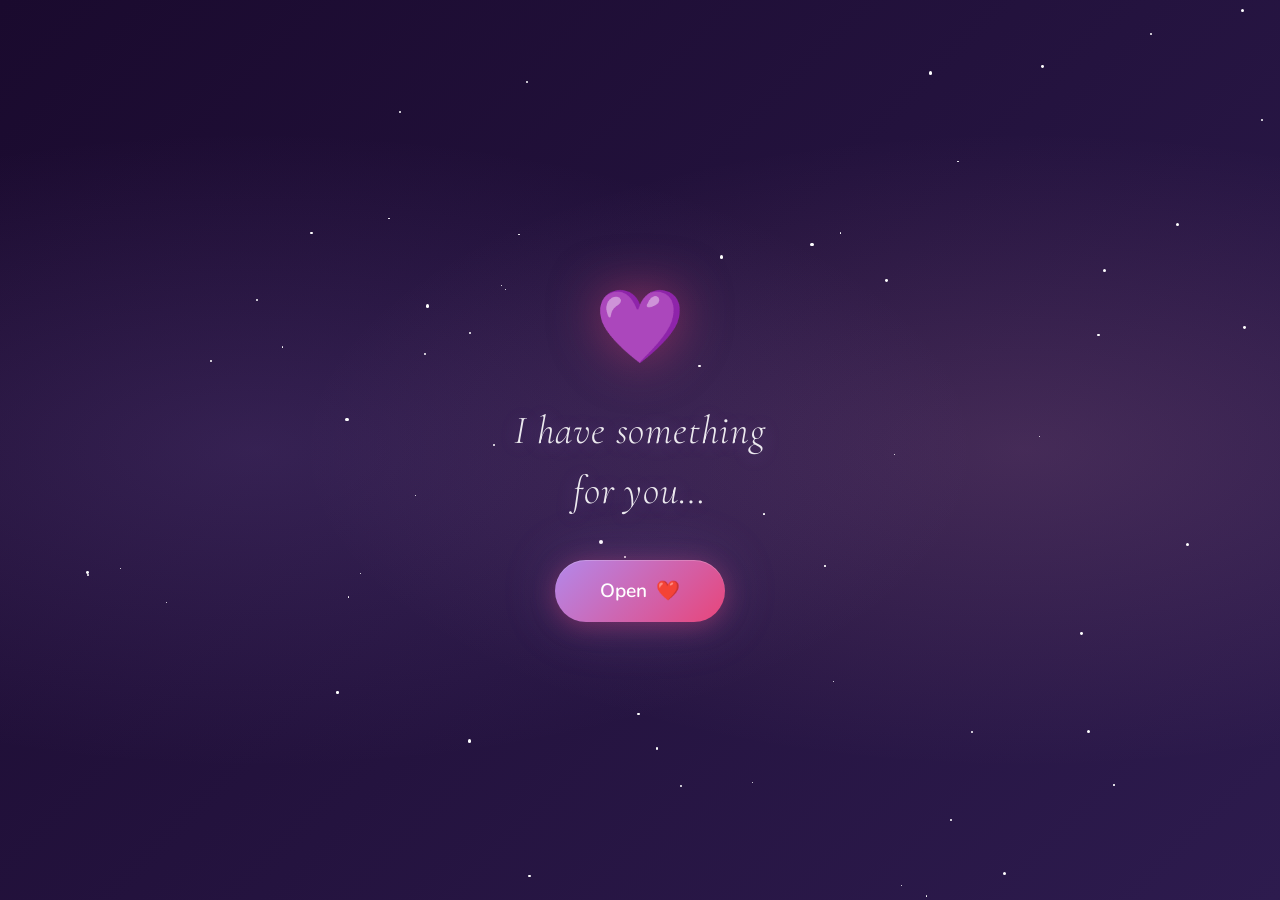
==== page3.html @ a74e464e "first commit" ====
<!DOCTYPE html>
<html lang="en">

<head>
  <meta charset="UTF-8" />
  <meta name="viewport" content="width=device-width, initial-scale=1.0" />
  <meta name="description" content="Anusha & Lakshmi Raj - Our Love Story" />
  <title>Anusha & Lakshmi Raj ❤️</title>
  <link rel="icon"
    href="data:image/svg+xml,<svg xmlns=%22http://www.w3.org/2000/svg%22 viewBox=%220 0 100 100%22><text y=%22.9em%22 font-size=%2290%22>💙</text></svg>" />
  <link rel="stylesheet" href="style.css" />
</head>

<body>

  <!-- Scroll Progress -->
  <div class="scroll-progress" id="scroll-progress"></div>

  <!-- Aurora Background -->
  <div class="aurora"></div>

  <!-- Floating Particles -->
  <div class="particles-container"></div>

  <!-- Hearts Canvas -->
  <canvas id="hearts-canvas"></canvas>

  <!-- Background Music -->
  <audio id="bg-music" loop preload="auto">
    <source src="assets/music.mp3" type="audio/mpeg" />
  </audio>

  <!-- ========== START SCREEN ========== -->
  <div class="start-screen" id="start-screen">
    <div class="start-content">
      <div class="start-emoji">💜</div>
      <p class="start-text">I&nbsp;have something<br>for you…</p>
      <button class="start-button" id="start-btn">
        Open <span class="heart-icon">❤️</span>
      </button>
    </div>
  </div>

  <!-- ========== LOADING SCREEN ========== -->
  <div class="loading-screen" id="loading-screen">
    <div class="loading-content">
      <div class="loading-emoji">💜</div>
      <p class="loading-text">Preparing everything for you…</p>
      <div class="loading-bar-wrap">
        <div class="loading-bar" id="loading-bar"></div>
      </div>
      <p class="loading-percent" id="loading-percent">0%</p>
    </div>
  </div>

  <!-- ========== MAIN CONTENT ========== -->
  <div class="main-content" id="main-content">

    <!-- ═══════ HERO: Main Photo ═══════ -->
    <section class="story-section hero-section" id="section-hero">
      <div class="hero-card">
        <div class="hero-photo-frame">
          <img src="assets/images/we_main.png" alt="Us" class="hero-photo" loading="eager" />
          <div class="hero-photo-border"></div>
        </div>
        <h1 class="hero-title">LakshmiRaj & Anusha 💜</h1>
        <p class="hero-subtitle">6 Years of Distance, a Lifetime of Love</p>
      </div>
    </section>

    <!-- ═══════ Block 1: Beginning ═══════ -->
    <section class="story-section" id="section-beginning">
      <div class="story-card">
        <div class="section-emoji">🎮</div>
        <h2 class="section-title">How it all began on Free Fire…</h2>
        <p class="section-text">
          Who would have thought that a simple game of Free Fire would bring us together?
          One hello in the game, and my whole world changed. From playing team matches
          to talking all night, that was the moment my heart decided <em>you were the one</em>.
        </p>
      </div>
    </section>

    <!-- ═══════ Photo Grid 1: First Moments (4 photos) ═══════ -->
    <section class="story-section photo-grid-section" id="section-grid1">
      <div class="photo-grid-container">
        <h2 class="photo-grid-title">Our moments together ✨</h2>
        <div class="photo-grid grid-4-cols">
          <div class="photo-grid-item reveal-item" data-delay="0">
            <img src="assets/images/we1.jpeg" alt="Our moment" loading="lazy" />
            <div class="photo-overlay"></div>
          </div>
          <div class="photo-grid-item reveal-item" data-delay="150">
            <img src="assets/images/we2.jpeg" alt="Our moment" loading="lazy" />
            <div class="photo-overlay"></div>
          </div>
          <div class="photo-grid-item reveal-item" data-delay="300">
            <img src="assets/images/we3.jpeg" alt="Our moment" loading="lazy" />
            <div class="photo-overlay"></div>
          </div>
          <div class="photo-grid-item reveal-item" data-delay="450">
            <img src="assets/images/we3_1.jpeg" alt="Our moment" loading="lazy" />
            <div class="photo-overlay"></div>
          </div>
        </div>
      </div>
    </section>

    <!-- ═══════ Block 2: Changes ═══════ -->
    <section class="story-section" id="section-changes">
      <div class="story-card">
        <div class="section-emoji">📞</div>
        <h2 class="section-title">Our virtual dates and calls…</h2>
        <p class="section-text">
          Since then, we transitioned from coordinates in a game to hours of video calls and endless text messages.
          Even though we are miles apart and haven't met in person yet, every smile on my screen kept us closer than
          ever.
          Every day next to you is a beautiful gift.
        </p>
      </div>
    </section>

    <!-- ═══════ Video: In Nature ═══════ -->
    <section class="story-section video-section" id="section-video1">
      <div class="video-card reveal-item">
        <h2 class="video-title">Our Memories....</h2>
        <div class="video-wrapper">
          <video src="assets/video/nature.mp4" muted loop playsinline preload="metadata" class="story-video"
            data-autoplay></video>
          <div class="video-play-overlay" data-target="video">
            <span class="play-icon">▶</span>
          </div>
        </div>
      </div>
    </section>

    <!-- ═══════ Photo Grid 2: My Happiness (4 photos) ═══════ -->
    <section class="story-section photo-grid-section" id="section-grid2">
      <div class="photo-grid-container">
        <h2 class="photo-grid-title">My Happiness 🥰</h2>
        <div class="photo-grid grid-4">
          <div class="photo-grid-item reveal-item" data-delay="0">
            <img src="assets/images/we4.jpeg" alt="Our moment" loading="lazy" />
            <div class="photo-overlay"></div>
          </div>
          <div class="photo-grid-item reveal-item" data-delay="150">
            <img src="assets/images/we5.jpeg" alt="Our moment" loading="lazy" />
            <div class="photo-overlay"></div>
          </div>
          <div class="photo-grid-item reveal-item" data-delay="300">
            <img src="assets/images/we6.jpeg" alt="Our moment" loading="lazy" />
            <div class="photo-overlay"></div>
          </div>
          <div class="photo-grid-item reveal-item" data-delay="450">
            <img src="assets/images/we7.jpeg" alt="Our moment" loading="lazy" />
            <div class="photo-overlay"></div>
          </div>
        </div>
      </div>
    </section>

    <!-- ═══════ Block 3: Meaning ═══════ -->
    <section class="story-section" id="section-meaning">
      <div class="story-card">
        <div class="section-emoji">💫</div>
        <h2 class="section-title">My best friend, my home, my everything…</h2>
        <p class="section-text">
          Donga moham, you are not just my girlfriend; you are my best friend, my strength, and my home.
          Across the distance, you taught me what it <em>truly means to love</em>.
          You make me want to be better, to dream bigger,
          and to cherish every single moment we share.
        </p>
      </div>
    </section>

    <!-- ═══════ Video: In Nature 2 ═══════ -->
    <section class="story-section video-section" id="section-video2">
      <div class="video-card reveal-item">
        <h2 class="video-title">Another day together 🌸</h2>
        <div class="video-wrapper">
          <video src="assets/video/nature2.mp4" muted loop playsinline preload="metadata" class="story-video"
            data-autoplay></video>
          <div class="video-play-overlay" data-target="video">
            <span class="play-icon">▶</span>
          </div>
        </div>
      </div>
    </section>

    <!-- ═══════ Video: Warm Memories ═══════ -->
    <section class="story-section video-section" id="section-video3">
      <div class="video-card reveal-item">
        <h2 class="video-title">You're my Everything 💕</h2>
        <div class="video-wrapper">
          <video src="assets/video/warm1.mp4" muted loop playsinline preload="metadata" class="story-video"
            data-autoplay></video>
          <div class="video-play-overlay" data-target="video">
            <span class="play-icon">▶</span>
          </div>
        </div>
      </div>
    </section>

    <!-- ═══════ Block 4: Special Day ═══════ -->
    <section class="story-section" id="section-special">
      <div class="story-card">
        <div class="section-emoji">🎂</div>
        <h2 class="section-title">Happy Birthday, my beautiful Bujjulu!</h2>
        <p class="section-text">
          Today is a very special day — it is your birthday!
          Every page of <em>our story</em> has been my absolute favorite.
          I prepared this little corner of the internet to show you how much you mean to me.
        </p>
      </div>
    </section>


    <!-- ═══════ Video Grid: Every Moment is Ours ═══════ -->
    <section class="story-section photo-grid-section" id="section-grid4">
      <div class="photo-grid-container">
        <h2 class="photo-grid-title">Every moment is ours 🌹</h2>
        <div style="display: flex; justify-content: center;">
          <div class="photo-grid-item reveal-item"
            style="height: 380px; width: auto; margin: 0 auto; overflow: hidden; border-radius: 16px;">
            <video src="assets/video/warm2.mp4" muted loop playsinline preload="metadata" class="story-video"
              data-autoplay style="height: 100%; width: auto; display: block; border-radius: 16px;"></video>
            <div class="video-play-overlay" data-target="video">
              <span class="play-icon">▶</span>
            </div>
          </div>
        </div>
      </div>
    </section>

    <!-- ═══════ Relationship Timer ═══════ -->
    <section class="timer-section" id="section-timer">
      <h2 class="timer-title">We have been together for… 💜</h2>
      <div class="timer-container">
        <div class="timer-block">
          <div class="timer-value" id="timer-days">0</div>
          <div class="timer-label">days</div>
        </div>
        <div class="timer-block">
          <div class="timer-value" id="timer-hours">0</div>
          <div class="timer-label">hours</div>
        </div>
        <div class="timer-block">
          <div class="timer-value" id="timer-mins">0</div>
          <div class="timer-label">minutes</div>
        </div>
        <div class="timer-block">
          <div class="timer-value" id="timer-secs">0</div>
          <div class="timer-label">seconds</div>
        </div>
      </div>
    </section>

    <!-- ═══════ FINAL: Current Photo + Message ═══════ -->
    <section class="story-section final-section" id="section-final">
      <div class="final-content">
        <div class="final-photo-wrapper reveal-item">
          <img src="assets/images/we_last.gif" alt="Us" class="final-photo" loading="eager" />
          <div class="final-photo-glow"></div>
        </div>
        <div class="final-heart">💖</div>
        <h2 class="final-title">Happy 19th Birthday, Dongamoham danaa..&nbsp;❤️</h2>
        <p class="final-message">
          I&nbsp;love&nbsp;you.<br>
          Today, tomorrow, and&nbsp;always. Even though we are apart on your special day, I promise you: the day we
          finally meet will be the best day of our lives. I will hold your hand and never let go.
        </p>
        <p class="final-signature">— forever yours, Bakkodu 💜</p>
      </div>
    </section>

  </div>

  <!-- Music Toggle -->
  <button class="music-toggle" id="music-toggle" aria-label="Toggle Music">
    <div class="equalizer">
      <div class="eq-bar" style="height:8px"></div>
      <div class="eq-bar" style="height:14px"></div>
      <div class="eq-bar" style="height:5px"></div>
      <div class="eq-bar" style="height:11px"></div>
    </div>
  </button>

  <script src="script.js"></script>
</body>

</html>
---- style.css ----
/* ============================================
   ANNIVERSARY WEBSITE — STYLE.CSS
   Romantic / Dreamy / Lilac Theme
   With photos, videos, and love animations
   ============================================ */

@import url('https://fonts.googleapis.com/css2?family=Cormorant+Garamond:ital,wght@0,300;0,400;0,500;0,600;1,300;1,400;1,500&family=Nunito:wght@300;400;600&display=swap');

/* ---------- CSS VARIABLES ---------- */
:root {
  --lilac: #b388eb;
  --lilac-dark: #8b5fbf;
  --lilac-deep: #6a3d9a;
  --pink: #f2a6c9;
  --pink-light: #fdd5e5;
  --rose: #e8457a;
  --cream: #fdf6f9;
  --white: #ffffff;
  --text-dark: #3a1c55;
  --text-medium: #604878;
  --text-light: #9b7db8;

  --gradient-main: linear-gradient(135deg, #e8d5f5 0%, #fdd5e5 30%, #f2e5f0 60%, #d5c5f0 100%);
  --gradient-card: linear-gradient(145deg, rgba(255, 255, 255, 0.72), rgba(242, 166, 201, 0.12));
  --gradient-button: linear-gradient(135deg, #b388eb 0%, #e8457a 50%, #f2a6c9 100%);

  --shadow-soft: 0 4px 30px rgba(139, 95, 191, 0.15);
  --shadow-card: 0 8px 40px rgba(139, 95, 191, 0.2);
  --shadow-glow: 0 0 40px rgba(179, 136, 235, 0.4);

  --font-heading: 'Cormorant Garamond', Georgia, serif;
  --font-body: 'Nunito', 'Segoe UI', sans-serif;
  --transition-smooth: all 0.6s cubic-bezier(0.4, 0, 0.2, 1);
}

/* ---------- RESET ---------- */
*,
*::before,
*::after {
  margin: 0;
  padding: 0;
  box-sizing: border-box;
}

html {
  scroll-behavior: smooth;
  font-size: 16px;
  overflow-x: hidden;
}

body {
  font-family: var(--font-body);
  color: var(--text-dark);
  background: var(--gradient-main);
  background-attachment: fixed;
  min-height: 100vh;
  overflow-x: hidden;
  -webkit-font-smoothing: antialiased;
  cursor: none;
}

.custom-cursor {
  position: fixed;
  width: 24px;
  height: 24px;
  pointer-events: none;
  z-index: 100000;
  font-size: 20px;
  line-height: 1;
  transform: translate(-50%, -50%);
  filter: drop-shadow(0 0 6px rgba(232, 69, 122, 0.6));
  transition: transform 0.08s ease;
  opacity: 0;
  left: -100px;
  top: -100px;
}

.custom-cursor.active {
  opacity: 1;
}

/* ========== SPARKLE TRAIL ========== */
.sparkle {
  position: fixed;
  pointer-events: none;
  z-index: 99998;
  border-radius: 50%;
  animation: sparkleFade 0.6s ease forwards;
}

@keyframes sparkleFade {
  0% {
    transform: scale(1);
    opacity: 1;
  }

  100% {
    transform: scale(0);
    opacity: 0;
  }
}

/* ========== CLICK BURST ========== */
.burst-heart {
  position: fixed;
  pointer-events: none;
  z-index: 99997;
  animation: burstHeart 1.4s cubic-bezier(0.25, 0.46, 0.45, 0.94) forwards;
}

@keyframes burstHeart {
  0% {
    transform: translate(0, 0) scale(0) rotate(0deg);
    opacity: 1;
  }

  30% {
    transform: translate(var(--bx), var(--by)) scale(1.2) rotate(var(--br));
    opacity: 1;
  }

  100% {
    transform: translate(calc(var(--bx)*1.5), calc(var(--by)*2 - 80px)) scale(0) rotate(calc(var(--br)*2));
    opacity: 0;
  }
}

/* ========== LOVE RIPPLE ========== */
.love-ripple {
  position: fixed;
  pointer-events: none;
  z-index: 99996;
  border-radius: 50%;
  border: 2px solid rgba(232, 69, 122, 0.4);
  animation: rippleExpand 1s ease-out forwards;
}

@keyframes rippleExpand {
  0% {
    width: 0;
    height: 0;
    opacity: 0.7;
    transform: translate(-50%, -50%);
  }

  100% {
    width: 180px;
    height: 180px;
    opacity: 0;
    transform: translate(-50%, -50%);
  }
}

/* ========== LOVE POPUP (double click) ========== */
.love-popup {
  position: fixed;
  pointer-events: none;
  z-index: 99995;
  font-family: var(--font-heading);
  font-size: 1.1rem;
  font-style: italic;
  color: var(--rose);
  white-space: nowrap;
  text-shadow: 0 2px 8px rgba(232, 69, 122, 0.3);
  animation: lovePopup 2.5s ease-out forwards;
}

@keyframes lovePopup {
  0% {
    opacity: 0;
    transform: translateY(0) scale(0.5);
  }

  20% {
    opacity: 1;
    transform: translateY(-15px) scale(1);
  }

  80% {
    opacity: 0.8;
    transform: translateY(-60px);
  }

  100% {
    opacity: 0;
    transform: translateY(-100px) scale(0.8);
  }
}

/* ========== LONG PRESS LOVE METER ========== */
.love-meter {
  position: fixed;
  pointer-events: none;
  z-index: 99994;
  width: 80px;
  height: 80px;
  border-radius: 50%;
  border: 3px solid transparent;
  border-top-color: var(--rose);
  opacity: 0;
  transition: opacity 0.2s;
  animation: loveMeterSpin 1s linear infinite;
  transform: translate(-50%, -50%);
}

.love-meter.active {
  opacity: 1;
}

@keyframes loveMeterSpin {
  to {
    transform: translate(-50%, -50%) rotate(360deg);
  }
}

.love-explosion {
  position: fixed;
  pointer-events: none;
  z-index: 99993;
  width: 0;
  height: 0;
  border-radius: 50%;
  background: radial-gradient(circle, rgba(232, 69, 122, 0.35) 0%, rgba(179, 136, 235, 0.2) 50%, transparent 70%);
  transform: translate(-50%, -50%);
  animation: loveExplode 1s ease-out forwards;
}

@keyframes loveExplode {
  0% {
    width: 0;
    height: 0;
    opacity: 1;
  }

  100% {
    width: 400px;
    height: 400px;
    opacity: 0;
  }
}

/* ========== BACKGROUND ELEMENTS ========== */
.particles-container {
  position: fixed;
  top: 0;
  left: 0;
  width: 100%;
  height: 100%;
  pointer-events: none;
  z-index: 0;
  overflow: hidden;
}

.aurora {
  position: fixed;
  top: 0;
  left: 0;
  width: 100%;
  height: 100%;
  pointer-events: none;
  z-index: 0;
  opacity: 0.35;
  background:
    radial-gradient(ellipse at 15% 20%, rgba(179, 136, 235, 0.25) 0%, transparent 50%),
    radial-gradient(ellipse at 85% 80%, rgba(242, 166, 201, 0.2) 0%, transparent 50%),
    radial-gradient(ellipse at 50% 50%, rgba(232, 69, 122, 0.1) 0%, transparent 60%);
  animation: auroraShift 14s ease-in-out infinite alternate;
}

@keyframes auroraShift {
  0% {
    background: radial-gradient(ellipse at 15% 20%, rgba(179, 136, 235, 0.25) 0%, transparent 50%), radial-gradient(ellipse at 85% 80%, rgba(242, 166, 201, 0.2) 0%, transparent 50%), radial-gradient(ellipse at 50% 50%, rgba(232, 69, 122, 0.1) 0%, transparent 60%);
  }

  50% {
    background: radial-gradient(ellipse at 70% 60%, rgba(179, 136, 235, 0.3) 0%, transparent 50%), radial-gradient(ellipse at 20% 30%, rgba(242, 166, 201, 0.25) 0%, transparent 50%), radial-gradient(ellipse at 80% 20%, rgba(232, 69, 122, 0.15) 0%, transparent 60%);
  }

  100% {
    background: radial-gradient(ellipse at 40% 80%, rgba(179, 136, 235, 0.2) 0%, transparent 50%), radial-gradient(ellipse at 60% 10%, rgba(242, 166, 201, 0.3) 0%, transparent 50%), radial-gradient(ellipse at 30% 50%, rgba(232, 69, 122, 0.12) 0%, transparent 60%);
  }
}

.star {
  position: fixed;
  pointer-events: none;
  z-index: 0;
  border-radius: 50%;
  background: rgba(255, 255, 255, 0.8);
  animation: twinkle var(--twinkle-dur, 3s) ease-in-out infinite alternate;
}

@keyframes twinkle {
  0% {
    opacity: 0.2;
    transform: scale(0.8);
    box-shadow: 0 0 3px rgba(255, 255, 255, 0.3);
  }

  100% {
    opacity: 1;
    transform: scale(1.3);
    box-shadow: 0 0 8px rgba(179, 136, 235, 0.6);
  }
}

#hearts-canvas {
  position: fixed;
  top: 0;
  left: 0;
  width: 100%;
  height: 100%;
  pointer-events: none;
  z-index: 1;
  will-change: contents;
}

.sakura-petal {
  position: fixed;
  pointer-events: none;
  z-index: 1;
  opacity: 0;
  animation: sakuraFall linear infinite;
}

@keyframes sakuraFall {
  0% {
    transform: translateY(-5vh) translateX(0) rotate(0deg) scale(1);
    opacity: 0;
  }

  5% {
    opacity: 0.65;
  }

  50% {
    transform: translateY(50vh) translateX(var(--sway, 80px)) rotate(360deg) scale(0.9);
    opacity: 0.5;
  }

  95% {
    opacity: 0.2;
  }

  100% {
    transform: translateY(105vh) translateX(calc(var(--sway, 80px)*-0.5)) rotate(720deg) scale(0.7);
    opacity: 0;
  }
}

/* ========== START SCREEN ========== */
.start-screen {
  position: fixed;
  top: 0;
  left: 0;
  width: 100%;
  height: 100%;
  display: flex;
  flex-direction: column;
  align-items: center;
  justify-content: center;
  z-index: 1000;
  background: linear-gradient(135deg, #1a0a2e 0%, #2d1b4e 25%, #4a2668 50%, #2d1b4e 75%, #1a0a2e 100%);
  background-size: 400% 400%;
  animation: gradientShift 8s ease infinite;
  transition: opacity 1.2s ease, transform 1.2s ease;
}

@keyframes gradientShift {

  0%,
  100% {
    background-position: 0% 50%;
  }

  50% {
    background-position: 100% 50%;
  }
}

.start-screen.hidden {
  opacity: 0;
  transform: scale(1.15);
  pointer-events: none;
}

.start-screen::before {
  content: '';
  position: absolute;
  inset: 0;
  background: radial-gradient(ellipse at 20% 50%, rgba(179, 136, 235, 0.15) 0%, transparent 50%),
    radial-gradient(ellipse at 80% 50%, rgba(242, 166, 201, 0.15) 0%, transparent 50%);
  pointer-events: none;
}

.start-star {
  position: absolute;
  border-radius: 50%;
  background: #fff;
  animation: startStarTwinkle 2s ease-in-out infinite alternate;
}

@keyframes startStarTwinkle {
  0% {
    opacity: 0.1;
    transform: scale(0.5);
  }

  100% {
    opacity: 0.9;
    transform: scale(1.5);
    box-shadow: 0 0 6px 2px rgba(179, 136, 235, 0.4);
  }
}

.start-content {
  text-align: center;
  position: relative;
  z-index: 2;
}

.start-emoji {
  font-size: 4.5rem;
  margin-bottom: 1.5rem;
  animation: floatEmoji 3s ease-in-out infinite;
  filter: drop-shadow(0 0 25px rgba(232, 69, 122, 0.5));
}

@keyframes floatEmoji {

  0%,
  100% {
    transform: translateY(0) scale(1) rotate(0deg);
  }

  25% {
    transform: translateY(-12px) scale(1.05) rotate(-3deg);
  }

  50% {
    transform: translateY(-18px) scale(1.12) rotate(0deg);
  }

  75% {
    transform: translateY(-10px) scale(1.05) rotate(3deg);
  }
}

.start-text {
  font-family: var(--font-heading);
  font-size: clamp(1.5rem, 5vw, 2.5rem);
  font-weight: 300;
  font-style: italic;
  color: rgba(255, 255, 255, 0.9);
  margin-bottom: 2.5rem;
  letter-spacing: 0.02em;
  line-height: 1.5;
  text-shadow: 0 2px 20px rgba(179, 136, 235, 0.3);
  animation: textGlow 4s ease-in-out infinite alternate;
}

@keyframes textGlow {
  0% {
    text-shadow: 0 2px 20px rgba(179, 136, 235, 0.2);
  }

  100% {
    text-shadow: 0 2px 30px rgba(179, 136, 235, 0.5), 0 0 60px rgba(232, 69, 122, 0.15);
  }
}

.start-button {
  position: relative;
  display: inline-flex;
  align-items: center;
  gap: 0.6rem;
  padding: 1.1rem 2.8rem;
  font-family: var(--font-body);
  font-size: 1.2rem;
  font-weight: 600;
  color: var(--white);
  background: var(--gradient-button);
  background-size: 200% 200%;
  border: none;
  border-radius: 50px;
  cursor: none;
  overflow: hidden;
  transition: var(--transition-smooth);
  box-shadow: 0 4px 25px rgba(232, 69, 122, 0.35), 0 0 60px rgba(179, 136, 235, 0.2), inset 0 1px 0 rgba(255, 255, 255, 0.2);
  animation: buttonPulse 2s ease-in-out infinite, buttonGradient 3s ease infinite;
}

@keyframes buttonGradient {

  0%,
  100% {
    background-position: 0% 50%;
  }

  50% {
    background-position: 100% 50%;
  }
}

@keyframes buttonPulse {

  0%,
  100% {
    box-shadow: 0 4px 25px rgba(232, 69, 122, 0.35), 0 0 60px rgba(179, 136, 235, 0.2), inset 0 1px 0 rgba(255, 255, 255, 0.2);
  }

  50% {
    box-shadow: 0 4px 40px rgba(232, 69, 122, 0.5), 0 0 90px rgba(179, 136, 235, 0.35), inset 0 1px 0 rgba(255, 255, 255, 0.3);
  }
}

.start-button::before {
  content: '';
  position: absolute;
  top: 0;
  left: -100%;
  width: 100%;
  height: 100%;
  background: linear-gradient(90deg, transparent, rgba(255, 255, 255, 0.3), transparent);
  transition: left 0.6s ease;
}

.start-button:hover::before {
  left: 100%;
}

.start-button:hover {
  transform: translateY(-4px) scale(1.08);
}

.start-button:active {
  transform: translateY(0) scale(0.96);
}

.start-button .heart-icon {
  display: inline-block;
  animation: heartBeat 1.2s ease-in-out infinite;
}

@keyframes heartBeat {

  0%,
  100% {
    transform: scale(1);
  }

  15% {
    transform: scale(1.3);
  }

  30% {
    transform: scale(1);
  }

  45% {
    transform: scale(1.2);
  }

  60% {
    transform: scale(1);
  }
}

/* ========== MAIN CONTENT ========== */
.main-content {
  display: none;
  position: relative;
  z-index: 2;
}

.main-content.visible {
  display: block;
}

/* ========== STORY SECTIONS ========== */
.story-section {
  min-height: 100vh;
  display: flex;
  align-items: center;
  justify-content: center;
  padding: 4rem 1.5rem;
  position: relative;
}

/* ========== HERO SECTION ========== */
.hero-section {
  min-height: 100vh;
  padding: 4rem 1.5rem;
  display: flex;
  align-items: center;
  justify-content: center;
}

.hero-card {
  text-align: center;
  opacity: 0;
  animation: heroReveal 2s ease forwards;
}

@keyframes heroReveal {
  0% {
    opacity: 0;
    transform: translateY(40px) scale(0.9);
  }

  100% {
    opacity: 1;
    transform: translateY(0) scale(1);
  }
}

.hero-photo-frame {
  position: relative;
  display: inline-block;
  margin-bottom: 2rem;
  border-radius: 24px;
  overflow: hidden;
  box-shadow:
    0 15px 60px rgba(139, 95, 191, 0.3),
    0 0 80px rgba(179, 136, 235, 0.15);
}

.hero-photo-frame::before {
  content: '';
  position: absolute;
  inset: -3px;
  border-radius: 26px;
  background: conic-gradient(from 0deg, var(--lilac), var(--rose), var(--pink), var(--lilac-dark), var(--lilac));
  z-index: -1;
  animation: heroBorderRotate 6s linear infinite;
}

@keyframes heroBorderRotate {
  to {
    transform: rotate(360deg);
  }
}

.hero-photo-border {
  position: absolute;
  inset: -4px;
  border-radius: 26px;
  background: conic-gradient(from 0deg, var(--lilac), var(--rose), var(--pink), var(--lilac-dark), var(--lilac));
  z-index: -1;
  animation: heroBorderRotate 6s linear infinite;
  filter: blur(8px);
  opacity: 0.5;
}

.hero-photo {
  display: block;
  max-width: min(85vw, 400px);
  max-height: 65vh;
  width: auto;
  height: auto;
  object-fit: contain;
  border-radius: 22px;
  animation: heroFloat 6s ease-in-out infinite;
}

@keyframes heroFloat {

  0%,
  100% {
    transform: translateY(0);
  }

  50% {
    transform: translateY(-10px);
  }
}

.hero-title {
  font-family: var(--font-heading);
  font-size: clamp(2rem, 6vw, 3.5rem);
  font-weight: 500;
  color: var(--lilac-deep);
  margin-bottom: 0.8rem;
  opacity: 0;
  animation: fadeUp 1.5s ease 0.8s forwards;
}

.hero-subtitle {
  font-family: var(--font-heading);
  font-size: clamp(1rem, 3vw, 1.5rem);
  font-weight: 300;
  font-style: italic;
  color: var(--text-medium);
  opacity: 0;
  animation: fadeUp 1.5s ease 1.3s forwards;
}

@keyframes fadeUp {
  0% {
    opacity: 0;
    transform: translateY(30px);
  }

  100% {
    opacity: 1;
    transform: translateY(0);
  }
}

/* ========== STORY CARD ========== */
.story-card {
  max-width: 700px;
  width: 100%;
  background: var(--gradient-card);
  backdrop-filter: blur(20px);
  -webkit-backdrop-filter: blur(20px);
  border: 1px solid rgba(255, 255, 255, 0.5);
  border-radius: 24px;
  padding: 3rem 2.5rem;
  box-shadow: var(--shadow-card);
  opacity: 0;
  transform: translateY(80px) scale(0.95);
  transition: opacity 1.2s cubic-bezier(0.4, 0, 0.2, 1),
    transform 1.2s cubic-bezier(0.4, 0, 0.2, 1),
    box-shadow 0.4s ease;
  position: relative;
  overflow: hidden;
}

.story-card::before {
  content: '';
  position: absolute;
  top: -2px;
  left: -2px;
  right: -2px;
  bottom: -2px;
  background: linear-gradient(135deg,
      rgba(179, 136, 235, 0.4), rgba(242, 166, 201, 0.4),
      rgba(232, 69, 122, 0.3), rgba(179, 136, 235, 0.4));
  background-size: 300% 300%;
  border-radius: 25px;
  z-index: -1;
  opacity: 0;
  transition: opacity 0.5s ease;
  animation: borderGlow 4s ease infinite;
}

@keyframes borderGlow {

  0%,
  100% {
    background-position: 0% 50%;
  }

  50% {
    background-position: 100% 50%;
  }
}

.story-card:hover::before {
  opacity: 1;
}

.story-card:hover {
  box-shadow: 0 12px 60px rgba(139, 95, 191, 0.3), 0 0 30px rgba(179, 136, 235, 0.15);
}

.card-glow {
  position: absolute;
  width: 200px;
  height: 200px;
  border-radius: 50%;
  background: radial-gradient(circle, rgba(179, 136, 235, 0.15) 0%, transparent 70%);
  pointer-events: none;
  opacity: 0;
  transition: opacity 0.3s;
  transform: translate(-50%, -50%);
  z-index: 0;
}

.story-card:hover .card-glow {
  opacity: 1;
}

.story-card.visible {
  opacity: 1;
  transform: translateY(0) scale(1);
}

.story-card .section-emoji {
  font-size: 3.2rem;
  text-align: center;
  margin-bottom: 1.5rem;
  filter: drop-shadow(0 4px 12px rgba(0, 0, 0, 0.12));
  position: relative;
  z-index: 1;
}

.story-card.visible .section-emoji {
  animation: emojiEntrance 1s ease-out 0.3s both;
}

@keyframes emojiEntrance {
  0% {
    transform: scale(0) rotate(-180deg);
    opacity: 0;
  }

  60% {
    transform: scale(1.2) rotate(10deg);
    opacity: 1;
  }

  100% {
    transform: scale(1) rotate(0deg);
    opacity: 1;
  }
}

.story-card .section-title {
  font-family: var(--font-heading);
  font-size: clamp(1.6rem, 4vw, 2.2rem);
  font-weight: 500;
  color: var(--lilac-deep);
  text-align: center;
  margin-bottom: 1.2rem;
  line-height: 1.35;
  position: relative;
  z-index: 1;
}

.story-card.visible .section-title .char {
  display: inline-block;
  opacity: 0;
  transform: translateY(20px);
  animation: charReveal 0.5s ease forwards;
}

@keyframes charReveal {
  to {
    opacity: 1;
    transform: translateY(0);
  }
}

.story-card .section-text {
  font-size: 1.08rem;
  line-height: 1.85;
  color: var(--text-medium);
  text-align: center;
  font-weight: 300;
  position: relative;
  z-index: 1;
}

.story-card.visible .section-text {
  animation: textFadeUp 1s ease-out 0.8s both;
}

@keyframes textFadeUp {
  0% {
    opacity: 0;
    transform: translateY(25px);
  }

  100% {
    opacity: 1;
    transform: translateY(0);
  }
}

.story-card .section-text em {
  color: var(--rose);
  font-style: italic;
  position: relative;
}

.story-card .section-text em::after {
  content: '';
  position: absolute;
  bottom: -2px;
  left: 0;
  width: 100%;
  height: 2px;
  background: linear-gradient(90deg, var(--rose), var(--lilac));
  transform: scaleX(0);
  transition: transform 0.6s ease;
  transform-origin: left;
}

.story-card:hover .section-text em::after {
  transform: scaleX(1);
}

/* ========== PHOTO GRID ========== */
.photo-grid-section {
  min-height: auto;
  padding: 5rem 1.5rem;
}

.photo-grid-container {
  max-width: 960px;
  width: 100%;
  margin: 0 auto;
}

.photo-grid-title {
  font-family: var(--font-heading);
  font-size: clamp(1.6rem, 4vw, 2.4rem);
  font-weight: 400;
  color: var(--lilac-deep);
  text-align: center;
  margin-bottom: 2.5rem;
  opacity: 0;
  transform: translateY(30px);
  transition: opacity 1s ease, transform 1s ease;
}

.photo-grid-title.visible {
  opacity: 1;
  transform: translateY(0);
}

.photo-grid {
  display: grid;
  gap: 1.2rem;
  align-items: start;
  /* Align photos nicely at the top of the row */
}

.photo-grid.grid-3 {
  grid-template-columns: repeat(3, 1fr);
}

.photo-grid.grid-2,
.photo-grid.grid-4 {
  grid-template-columns: repeat(2, 1fr);
}

.photo-grid.grid-4-cols {
  grid-template-columns: repeat(4, 1fr);
}

.photo-grid-item {
  position: relative;
  border-radius: 16px;
  overflow: hidden;
  box-shadow: var(--shadow-soft);
  cursor: none;
  height: 380px;
  /* Locked height, slightly larger for vertical view */
  width: auto;
  justify-self: center;
  /* Center the narrow card in the grid column */
  /* animate reveal */
  opacity: 0;
  transform: translateY(50px) scale(0.9);
  transition: opacity 0.8s ease, transform 0.8s ease, box-shadow 0.4s ease;
}

.photo-grid-item.visible {
  opacity: 1;
  transform: translateY(0) scale(1);
}

.photo-grid-item img {
  height: 100%;
  width: auto;
  display: block;
  transition: transform 0.8s cubic-bezier(0.4, 0, 0.2, 1);
}

.photo-grid-item:hover img {
  transform: scale(1.1);
}

.photo-grid-item:hover {
  box-shadow: 0 12px 50px rgba(139, 95, 191, 0.35);
}

/* Shine effect on hover */
.photo-shine {
  position: absolute;
  inset: 0;
  background: linear-gradient(135deg, transparent 30%, rgba(255, 255, 255, 0.3) 50%, transparent 70%);
  opacity: 0;
  transform: translateX(-100%) translateY(-100%);
  transition: none;
}

.photo-grid-item:hover .photo-shine {
  opacity: 1;
  transform: translateX(100%) translateY(100%);
  transition: transform 0.8s ease, opacity 0.3s ease;
}

/* Overlay gradient */
.photo-grid-item::after {
  content: '';
  position: absolute;
  inset: 0;
  background: linear-gradient(180deg, transparent 50%, rgba(106, 61, 154, 0.15) 100%);
  opacity: 0;
  transition: opacity 0.5s ease;
}

.photo-grid-item:hover::after {
  opacity: 1;
}

/* ========== LIGHTBOX (fullscreen photo view) ========== */
.lightbox {
  position: fixed;
  inset: 0;
  background: rgba(10, 5, 20, 0.92);
  backdrop-filter: blur(10px);
  z-index: 10000;
  display: flex;
  align-items: center;
  justify-content: center;
  opacity: 0;
  pointer-events: none;
  transition: opacity 0.5s ease;
  cursor: none;
}

.lightbox.active {
  opacity: 1;
  pointer-events: auto;
}

.lightbox-img {
  max-width: 90vw;
  max-height: 85vh;
  object-fit: contain;
  border-radius: 12px;
  box-shadow: 0 20px 80px rgba(0, 0, 0, 0.5);
  transform: scale(0.8);
  transition: transform 0.5s cubic-bezier(0.4, 0, 0.2, 1);
}

.lightbox.active .lightbox-img {
  transform: scale(1);
}

.lightbox-close {
  position: absolute;
  top: 2rem;
  right: 2rem;
  width: 48px;
  height: 48px;
  border-radius: 50%;
  background: rgba(255, 255, 255, 0.15);
  border: 1px solid rgba(255, 255, 255, 0.3);
  color: white;
  font-size: 1.5rem;
  display: flex;
  align-items: center;
  justify-content: center;
  cursor: none;
  transition: var(--transition-smooth);
}

.lightbox-close:hover {
  background: rgba(232, 69, 122, 0.4);
  transform: rotate(90deg) scale(1.1);
}

/* ========== VIDEO SECTION ========== */
.video-section {
  min-height: auto;
  padding: 4rem 1.5rem;
}

.video-card {
  max-width: 480px;
  /* Larger portrait mobile size */
  width: 100%;
  margin: 0 auto;
  opacity: 0;
  transform: translateY(60px);
  transition: opacity 1s ease, transform 1s ease;
}

#section-video3 .video-card {
  max-width: 300px; /* Limit warm1.mp4 to 300px so it fits screen fully */
}

.video-card.visible {
  opacity: 1;
  transform: translateY(0);
}

.video-title {
  font-family: var(--font-heading);
  font-size: clamp(1.5rem, 4vw, 2.2rem);
  font-weight: 400;
  color: var(--lilac-deep);
  text-align: center;
  margin-bottom: 1.5rem;
}

.video-wrapper {
  position: relative;
  border-radius: 20px;
  overflow: hidden;
  box-shadow: 0 10px 50px rgba(139, 95, 191, 0.25);
  border: 3px solid rgba(255, 255, 255, 0.5);
  background: #1a0a2e;
}

.story-video {
  width: 100%;
  height: auto;
  display: block;
  border-radius: 17px;
  min-height: auto;
  object-fit: contain;
  background: #1a0a2e;
}

/* Compact video (for dance video — limits height) */
.video-compact {
  max-height: 500px;
}

.video-compact .story-video {
  width: 100%;
  height: 100%;
  min-height: auto;
  max-height: 500px;
  object-fit: contain;
}

.video-play-overlay {
  position: absolute;
  inset: 0;
  display: flex;
  align-items: center;
  justify-content: center;
  background: rgba(26, 10, 46, 0.3);
  cursor: none;
  transition: background 0.4s ease, opacity 0.4s ease;
}

.video-play-overlay.hidden {
  opacity: 0;
  pointer-events: none;
}

.play-icon {
  width: 70px;
  height: 70px;
  border-radius: 50%;
  background: rgba(255, 255, 255, 0.2);
  backdrop-filter: blur(10px);
  border: 2px solid rgba(255, 255, 255, 0.4);
  display: flex;
  align-items: center;
  justify-content: center;
  font-size: 1.5rem;
  color: white;
  transition: var(--transition-smooth);
  animation: playPulse 2s ease-in-out infinite;
}

@keyframes playPulse {

  0%,
  100% {
    box-shadow: 0 0 0 0 rgba(179, 136, 235, 0.4);
  }

  50% {
    box-shadow: 0 0 0 15px rgba(179, 136, 235, 0);
  }
}

.video-play-overlay:hover .play-icon {
  transform: scale(1.15);
  background: rgba(179, 136, 235, 0.4);
}

/* ========== TIMER ========== */
.timer-section {
  min-height: 60vh;
  display: flex;
  flex-direction: column;
  align-items: center;
  justify-content: center;
  padding: 4rem 1.5rem;
}

.timer-title {
  font-family: var(--font-heading);
  font-size: clamp(1.5rem, 4vw, 2.2rem);
  font-weight: 400;
  color: var(--lilac-deep);
  text-align: center;
  margin-bottom: 2.5rem;
  opacity: 0;
  transform: translateY(30px);
  transition: opacity 1s ease, transform 1s ease;
}

.timer-title.visible {
  opacity: 1;
  transform: translateY(0);
}

.timer-container {
  display: flex;
  gap: 1.5rem;
  flex-wrap: wrap;
  justify-content: center;
  opacity: 0;
  transform: translateY(40px);
  transition: opacity 1s ease 0.3s, transform 1s ease 0.3s;
}

.timer-container.visible {
  opacity: 1;
  transform: translateY(0);
}

.timer-block {
  background: var(--gradient-card);
  backdrop-filter: blur(20px);
  -webkit-backdrop-filter: blur(20px);
  border: 1px solid rgba(255, 255, 255, 0.5);
  border-radius: 20px;
  padding: 1.5rem 2rem;
  min-width: 110px;
  text-align: center;
  box-shadow: var(--shadow-soft);
  transition: transform 0.3s ease, box-shadow 0.3s ease;
  position: relative;
  overflow: hidden;
}

.timer-block::after {
  content: '';
  position: absolute;
  top: 0;
  left: 0;
  right: 0;
  height: 3px;
  background: var(--gradient-button);
  opacity: 0;
  transition: opacity 0.3s;
}

.timer-block:hover {
  transform: translateY(-8px) scale(1.05);
  box-shadow: 0 12px 40px rgba(139, 95, 191, 0.25);
}

.timer-block:hover::after {
  opacity: 1;
}

.timer-value {
  font-family: var(--font-heading);
  font-size: clamp(2rem, 5vw, 3rem);
  font-weight: 600;
  color: var(--lilac-deep);
  line-height: 1.2;
}

.timer-value.tick {
  animation: timerTick 0.4s ease;
}

@keyframes timerTick {
  0% {
    transform: scale(1);
  }

  50% {
    transform: scale(1.15);
    color: var(--rose);
  }

  100% {
    transform: scale(1);
  }
}

.timer-label {
  font-size: 0.85rem;
  color: var(--text-light);
  text-transform: uppercase;
  letter-spacing: 0.1em;
  margin-top: 0.4rem;
}

/* ========== FINAL SECTION ========== */
.final-section {
  min-height: 100vh;
  display: flex;
  flex-direction: column;
  align-items: center;
  justify-content: center;
  padding: 4rem 1.5rem;
  text-align: center;
  background: linear-gradient(180deg, transparent 0%, rgba(106, 61, 154, 0.08) 30%, rgba(232, 69, 122, 0.08) 70%, transparent 100%);
}

.final-content {
  opacity: 0;
  transform: translateY(50px) scale(0.9);
  transition: opacity 1.5s ease, transform 1.5s ease;
}

.final-content.visible {
  opacity: 1;
  transform: translateY(0) scale(1);
}

.final-photo-wrapper {
  position: relative;
  width: clamp(200px, 50vw, 320px);
  height: clamp(200px, 50vw, 320px);
  margin: 0 auto 2rem;
  border-radius: 50%;
  overflow: hidden;
  border: 4px solid rgba(255, 255, 255, 0.6);
  box-shadow: 0 0 60px rgba(179, 136, 235, 0.3), 0 0 120px rgba(232, 69, 122, 0.15);
  opacity: 0;
  transform: scale(0.7);
  transition: opacity 1.5s ease, transform 1.5s ease;
}

.final-photo-wrapper.visible {
  opacity: 1;
  transform: scale(1);
}

.final-photo {
  width: 100%;
  height: 100%;
  object-fit: cover;
  animation: finalPhotoGlow 6s ease-in-out infinite alternate;
}

@keyframes finalPhotoGlow {
  0% {
    filter: brightness(1) saturate(1);
  }

  100% {
    filter: brightness(1.05) saturate(1.1);
  }
}

.final-photo-glow {
  position: absolute;
  inset: -10px;
  border-radius: 50%;
  background: conic-gradient(from 0deg, var(--lilac), var(--rose), var(--pink), var(--lilac));
  opacity: 0.2;
  animation: glowRotate 8s linear infinite;
  z-index: -1;
}

@keyframes glowRotate {
  to {
    transform: rotate(360deg);
  }
}

.final-heart {
  font-size: 5.5rem;
  margin-bottom: 1.5rem;
  display: inline-block;
  animation: finalHeartBeat 1.5s ease-in-out infinite;
  filter: drop-shadow(0 0 35px rgba(232, 69, 122, 0.5));
}

@keyframes finalHeartBeat {

  0%,
  100% {
    transform: scale(1);
  }

  10% {
    transform: scale(1.2);
  }

  20% {
    transform: scale(1);
  }

  30% {
    transform: scale(1.15);
  }

  40% {
    transform: scale(1);
  }
}

.final-title {
  font-family: var(--font-heading);
  font-size: clamp(2rem, 6vw, 3.5rem);
  font-weight: 500;
  background: linear-gradient(135deg, var(--lilac-deep), var(--rose), var(--lilac));
  background-size: 200% 200%;
  -webkit-background-clip: text;
  -webkit-text-fill-color: transparent;
  background-clip: text;
  margin-bottom: 1.5rem;
  line-height: 1.3;
  animation: finalTitleGradient 4s ease infinite;
}

@keyframes finalTitleGradient {

  0%,
  100% {
    background-position: 0% 50%;
  }

  50% {
    background-position: 100% 50%;
  }
}

.final-message {
  font-family: var(--font-heading);
  font-size: clamp(1.3rem, 4vw, 2rem);
  font-weight: 300;
  font-style: italic;
  color: var(--rose);
  margin-bottom: 2rem;
  line-height: 1.6;
  animation: finalMessagePulse 3s ease-in-out infinite alternate;
}

@keyframes finalMessagePulse {
  0% {
    text-shadow: 0 0 0 transparent;
  }

  100% {
    text-shadow: 0 0 20px rgba(232, 69, 122, 0.3);
  }
}

.final-signature {
  font-family: var(--font-heading);
  font-size: 1.2rem;
  color: var(--text-light);
  font-style: italic;
  opacity: 0;
  transition: opacity 2s ease 1s;
}

.final-content.visible .final-signature {
  opacity: 1;
}

/* ========== MUSIC TOGGLE ========== */
.music-toggle {
  position: fixed;
  bottom: 2rem;
  right: 2rem;
  width: 52px;
  height: 52px;
  border-radius: 50%;
  background: var(--gradient-card);
  backdrop-filter: blur(15px);
  -webkit-backdrop-filter: blur(15px);
  border: 1px solid rgba(255, 255, 255, 0.5);
  box-shadow: var(--shadow-soft);
  display: flex;
  align-items: center;
  justify-content: center;
  cursor: none;
  z-index: 100;
  transition: var(--transition-smooth);
  opacity: 0;
  pointer-events: none;
}

.music-toggle.visible {
  opacity: 1;
  pointer-events: auto;
}

.music-toggle:hover {
  transform: scale(1.2) rotate(10deg);
  box-shadow: var(--shadow-glow);
}

.music-toggle .equalizer {
  display: flex;
  gap: 2px;
  align-items: flex-end;
  height: 18px;
}

.music-toggle .eq-bar {
  width: 3px;
  background: var(--lilac-dark);
  border-radius: 2px;
  transition: height 0.3s;
}

.music-toggle.playing .eq-bar {
  animation: eqBounce 0.8s ease-in-out infinite alternate;
}

.music-toggle.playing .eq-bar:nth-child(1) {
  animation-delay: 0s;
}

.music-toggle.playing .eq-bar:nth-child(2) {
  animation-delay: 0.15s;
}

.music-toggle.playing .eq-bar:nth-child(3) {
  animation-delay: 0.3s;
}

.music-toggle.playing .eq-bar:nth-child(4) {
  animation-delay: 0.1s;
}

@keyframes eqBounce {
  0% {
    height: 4px;
  }

  100% {
    height: 18px;
  }
}

.music-toggle:not(.playing) .eq-bar {
  height: 4px !important;
}

/* ========== SCROLL PROGRESS ========== */
.scroll-progress {
  position: fixed;
  top: 0;
  left: 0;
  width: 0;
  height: 3px;
  background: var(--gradient-button);
  z-index: 999;
  transition: width 0.15s ease;
  box-shadow: 0 0 10px rgba(232, 69, 122, 0.5);
}

/* ========== RESPONSIVE ========== */
@media (max-width: 768px) {
  body {
    cursor: auto;
  }

  .custom-cursor {
    display: none;
  }

  .story-card {
    padding: 2rem 1.5rem;
    border-radius: 18px;
  }

  .timer-block {
    min-width: 80px;
    padding: 1rem 1.2rem;
  }

  .timer-container {
    gap: 0.8rem;
  }

  .music-toggle {
    bottom: 1.2rem;
    right: 1.2rem;
    width: 44px;
    height: 44px;
    cursor: pointer;
  }

  .start-button,
  .slider-btn,
  .slider-dot,
  .lightbox-close,
  .video-play-overlay {
    cursor: pointer;
  }

  .photo-grid-item {
    cursor: pointer;
  }

  .photo-grid.grid-3 {
    grid-template-columns: repeat(2, 1fr);
  }

  .photo-grid.grid-3 .photo-grid-item:last-child {
    grid-column: 1 / -1;
    aspect-ratio: 16/9;
  }

  .photo-grid.grid-4 {
    grid-template-columns: repeat(2, 1fr);
  }

  .photo-grid.grid-4-cols {
    grid-template-columns: repeat(2, 1fr);
  }

  .start-emoji {
    font-size: 3rem;
  }

  .final-heart {
    font-size: 3.5rem;
  }

  .hero-title {
    padding: 0 1rem;
  }

  .play-icon {
    width: 56px;
    height: 56px;
    font-size: 1.2rem;
  }
}

@media (max-width: 400px) {
  .story-section {
    padding: 3rem 1rem;
  }

  .story-card {
    padding: 1.5rem 1.2rem;
  }

  .timer-block {
    min-width: 70px;
    padding: 0.8rem 1rem;
  }

  .start-button {
    padding: 0.9rem 2rem;
    font-size: 1rem;
  }

  .photo-grid.grid-3 {
    grid-template-columns: 1fr;
  }

  .photo-grid.grid-3 .photo-grid-item:last-child {
    grid-column: auto;
    aspect-ratio: 1;
  }

  .photo-grid.grid-4 {
    grid-template-columns: 1fr;
  }

  .photo-grid.grid-4-cols {
    grid-template-columns: 1fr;
  }
}

/* ========== LOADING SCREEN ========== */
.loading-screen {
  position: fixed;
  inset: 0;
  z-index: 900;
  display: none;
  flex-direction: column;
  align-items: center;
  justify-content: center;
  background: linear-gradient(135deg, #1a0a2e 0%, #2d1b4e 25%, #4a2668 50%, #2d1b4e 75%, #1a0a2e 100%);
  transition: opacity 0.8s ease;
}

.loading-screen.active {
  display: flex;
}

.loading-screen.fade-out {
  opacity: 0;
  pointer-events: none;
}

.loading-content {
  text-align: center;
  display: flex;
  flex-direction: column;
  align-items: center;
  gap: 1.2rem;
}

.loading-emoji {
  font-size: 4rem;
  animation: floatEmoji 3s ease-in-out infinite;
  filter: drop-shadow(0 0 25px rgba(232, 69, 122, 0.6));
}

.loading-text {
  font-family: var(--font-heading);
  font-size: clamp(1.2rem, 4vw, 1.8rem);
  font-weight: 300;
  font-style: italic;
  color: rgba(255, 255, 255, 0.85);
  letter-spacing: 0.03em;
}

.loading-bar-wrap {
  width: min(320px, 75vw);
  height: 6px;
  background: rgba(255, 255, 255, 0.15);
  border-radius: 10px;
  overflow: hidden;
}

.loading-bar {
  height: 100%;
  width: 0%;
  background: linear-gradient(90deg, #b388eb, #e8457a, #f2a6c9);
  border-radius: 10px;
  transition: width 0.3s ease;
  box-shadow: 0 0 12px rgba(232, 69, 122, 0.5);
}

.loading-percent {
  font-family: var(--font-heading);
  font-size: 1.1rem;
  color: rgba(255, 255, 255, 0.6);
  letter-spacing: 0.1em;
}

/* ========== FLOATING LYRICS ========== */
.floating-lyric {
  position: fixed;
  z-index: 10000;
  pointer-events: none;
  font-family: inherit;
  font-weight: 700;
  font-size: 1.4rem;
  color: #ffffff;
  text-shadow: 0 2px 10px rgba(0, 0, 0, 0.5), 0 0 15px rgba(179, 136, 235, 0.6);
  background: rgba(45, 0, 85, 0.4);
  backdrop-filter: blur(8px);
  padding: 1rem 2rem;
  border-radius: 24px;
  border: 1px solid rgba(255, 255, 255, 0.3);
  white-space: normal;
  text-align: center;
  max-width: 400px;
  animation: lyricFadeMovement 8s cubic-bezier(0.4, 0, 0.2, 1) forwards;
  opacity: 0;
  transform: translate(-50%, -50%);
  /* Center anchor */
}

@keyframes lyricFadeMovement {
  0% {
    opacity: 0;
    transform: translate(calc(-50% + var(--move-x1)), calc(-50% + var(--move-y1))) scale(0.8) rotate(var(--rot1));
  }

  15% {
    opacity: 1;
    transform: translate(calc(-50% + var(--move-x2)), calc(-50% + var(--move-y2))) scale(1) rotate(var(--rot2));
  }

  85% {
    opacity: 1;
    transform: translate(calc(-50% + var(--move-x3)), calc(-50% + var(--move-y3))) scale(1) rotate(var(--rot3));
  }

  100% {
    opacity: 0;
    transform: translate(calc(-50% + var(--move-x4)), calc(-50% + var(--move-y4))) scale(1.1) rotate(var(--rot4));
  }
}

@media (max-width: 768px) {
  .floating-lyric {
    font-size: 1.1rem;
    padding: 0.8rem 1.5rem;
    max-width: 85vw;
    backdrop-filter: blur(10px);
  }
}
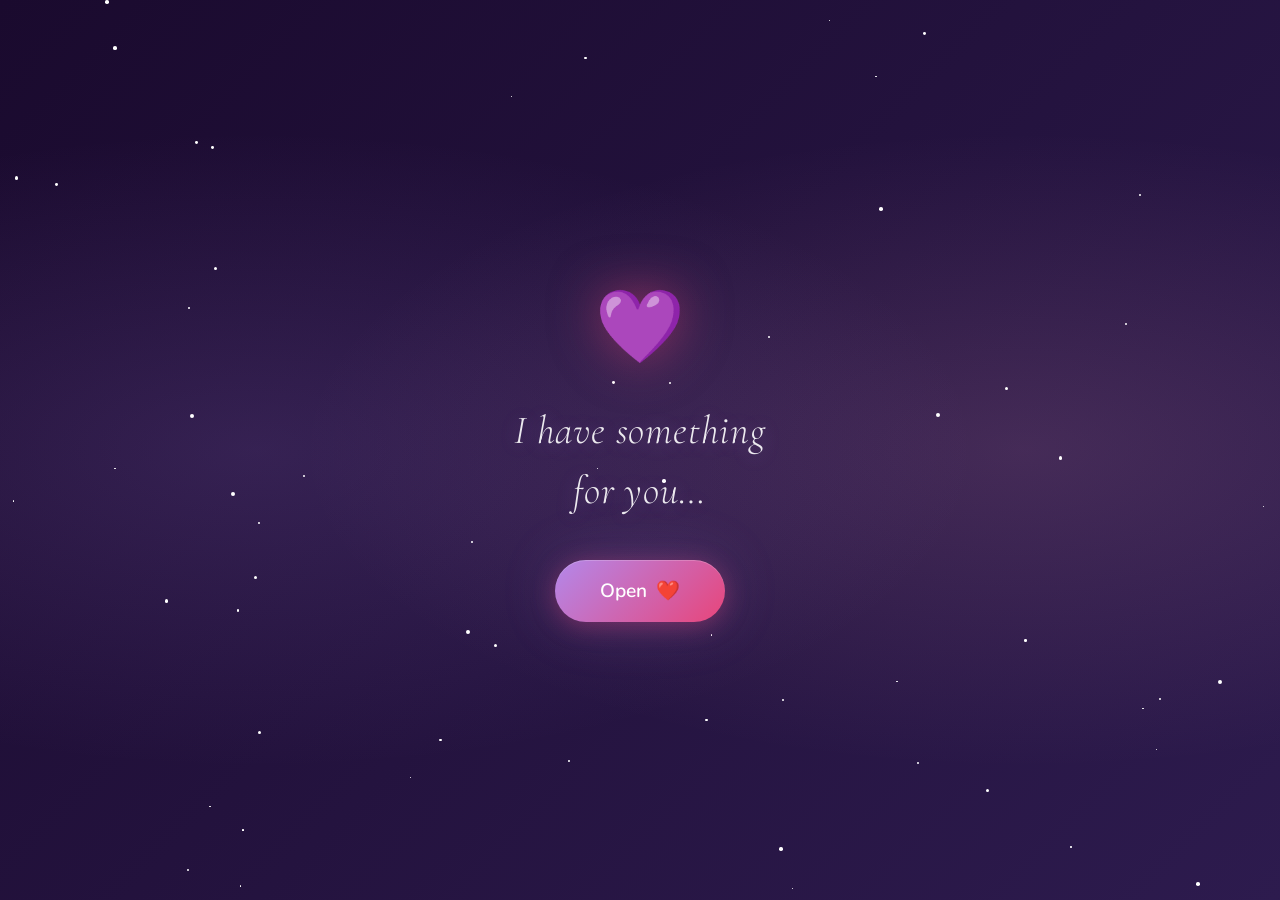
==== commit 882fc5b6: "bypass browser cache for script.js" ====
--- a/page3.html
+++ b/page3.html
@@ -285,7 +285,7 @@
     </div>
   </button>
 
-  <script src="script.js"></script>
+  <script src="script.js?v=2"></script>
 </body>
 
 </html>
